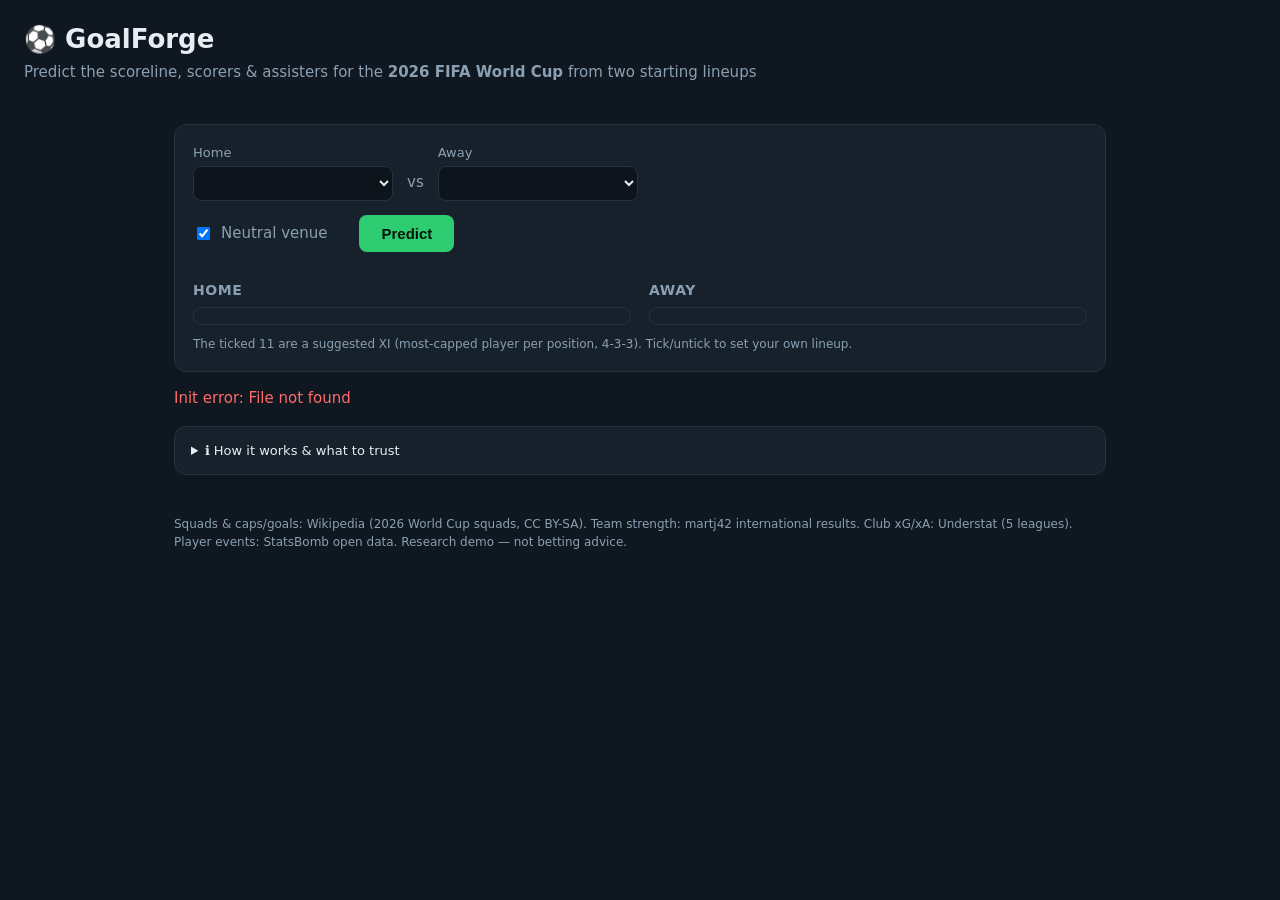
==== public/index.html @ 1d39482a "Ship 2026 tournament forecast to the frontend (#3) simulate_wc2026.py (20k runs) -> public/forecast." ====
<!doctype html>
<html lang="en">
<head>
  <meta charset="utf-8"/>
  <meta name="viewport" content="width=device-width, initial-scale=1"/>
  <title>GoalForge ⚽ — 2026 World Cup</title>
  <link rel="stylesheet" href="style.css"/>
</head>
<body>
  <header>
    <h1>⚽ GoalForge</h1>
    <p class="sub">Predict the scoreline, scorers &amp; assisters for the <b>2026 FIFA World Cup</b> from two starting lineups</p>
  </header>

  <main>
    <section class="controls">
      <div class="teampick">
        <label>Home<select id="home"></select></label>
        <span class="vs">vs</span>
        <label>Away<select id="away"></select></label>
      </div>
      <div class="opts">
        <label class="chk"><input type="checkbox" id="neutral" checked/> Neutral venue</label>
        <span id="venueNote" class="venue"></span>
        <button id="go">Predict</button>
      </div>
      <div class="xis">
        <div class="xicol"><h3 id="homeName">Home</h3><div id="homeXI" class="xi"></div></div>
        <div class="xicol"><h3 id="awayName">Away</h3><div id="awayXI" class="xi"></div></div>
      </div>
      <p class="hint">The ticked 11 are a suggested XI (most-capped player per position, 4-3-3). Tick/untick to set your own lineup.</p>
    </section>

    <section id="results" class="results hidden">
      <h2 id="matchTitle"></h2>
      <div class="outcome" id="outcome"></div>
      <p class="score" id="score"></p>
      <div class="cols">
        <div class="col">
          <h3 id="hsTitle"></h3><div id="homeScorers" class="bars"></div>
          <h3 id="haTitle"></h3><div id="homeAssists" class="bars"></div>
        </div>
        <div class="col">
          <h3 id="asTitle"></h3><div id="awayScorers" class="bars"></div>
          <h3 id="aaTitle"></h3><div id="awayAssists" class="bars"></div>
        </div>
      </div>
    </section>
    <p id="err" class="err"></p>

    <section class="forecast hidden" id="forecast">
      <h2>🏆 2026 tournament forecast <span id="fcMeta" class="fcmeta"></span></h2>
      <p class="hint">Whole-tournament Monte-Carlo (group stage → final), thousands of runs. A forecast, not a certainty.</p>
      <div class="fccols">
        <div><h3>Champion odds</h3><div id="fcChampion" class="bars"></div></div>
        <div><h3>Golden Boot (top scorer)</h3><div id="fcBoot" class="bars"></div></div>
        <div><h3>Playmaker (top assists)</h3><div id="fcPlay" class="bars"></div></div>
      </div>
    </section>

    <details class="method">
      <summary>ℹ️ How it works &amp; what to trust</summary>
      <div id="methodBody"></div>
    </details>
  </main>

  <footer>
    Squads &amp; caps/goals: Wikipedia (2026 World Cup squads, CC BY-SA). Team strength: martj42
    international results. Club xG/xA: Understat (5 leagues). Player events: StatsBomb open data.
    Research demo — not betting advice.
  </footer>
  <script src="app.js"></script>
</body>
</html>
---- public/style.css ----
:root { --bg:#0f1720; --card:#17212b; --fg:#e6edf3; --mut:#8aa0b2; --accent:#2ecc71;
        --accent2:#3a7bd5; --line:#243240; }
* { box-sizing: border-box; }
body { margin:0; font:15px/1.5 system-ui, -apple-system, Segoe UI, Roboto, sans-serif;
       background:var(--bg); color:var(--fg); }
header { padding:20px 24px 8px; }
h1 { margin:0; font-size:26px; }
.sub { margin:2px 0 0; color:var(--mut); }
main { max-width:980px; margin:0 auto; padding:16px 24px 40px; }
h2 { margin:6px 0 12px; } h3 { margin:14px 0 6px; font-size:14px; color:var(--mut); text-transform:uppercase; letter-spacing:.04em; }
.controls, .results { background:var(--card); border:1px solid var(--line); border-radius:12px;
                      padding:18px; margin-top:16px; }
.teampick { display:flex; align-items:flex-end; gap:14px; flex-wrap:wrap; }
.teampick label { display:flex; flex-direction:column; gap:4px; color:var(--mut); font-size:13px; }
.vs { padding-bottom:8px; color:var(--mut); }
select, input[type=range] { background:#0d141b; color:var(--fg); border:1px solid var(--line);
        border-radius:8px; padding:8px; min-width:200px; }
.opts { display:flex; align-items:center; gap:16px; margin:14px 0; flex-wrap:wrap; }
.chk { color:var(--mut); display:flex; align-items:center; gap:8px; }
.venue { color:var(--mut); font-size:13px; }
.hint { color:var(--mut); font-size:12px; margin:10px 0 0; }
button { background:var(--accent); color:#04140a; border:0; border-radius:8px; font-weight:700;
         padding:10px 22px; cursor:pointer; font-size:15px; }
button:disabled { opacity:.6; cursor:default; }
.xis { display:grid; grid-template-columns:1fr 1fr; gap:18px; }
.xi { display:flex; flex-direction:column; gap:2px; max-height:230px; overflow:auto;
      border:1px solid var(--line); border-radius:8px; padding:8px; }
.xi label { display:flex; gap:8px; align-items:baseline; font-size:13px; padding:2px 0; }
.pname { flex:1; white-space:nowrap; overflow:hidden; text-overflow:ellipsis; }
.pmeta { color:var(--mut); font-size:11px; white-space:nowrap; }
.benchsep { color:var(--mut); font-size:11px; text-transform:uppercase; letter-spacing:.05em;
            margin:8px 0 2px; border-top:1px solid var(--line); padding-top:6px; }
.results.hidden { display:none; }
.outcome, .bars { display:flex; flex-direction:column; gap:6px; }
.obar, .bar { display:grid; grid-template-columns:150px 1fr 42px; align-items:center; gap:10px; }
.oname, .lbl { font-size:13px; white-space:nowrap; overflow:hidden; text-overflow:ellipsis; }
.track { background:#0d141b; border-radius:6px; height:14px; overflow:hidden; }
.fill { display:block; height:100%; background:linear-gradient(90deg,var(--accent2),var(--accent)); }
.pct { text-align:right; font-variant-numeric:tabular-nums; color:var(--mut); font-size:13px; }
.score { color:var(--mut); }
.cols { display:grid; grid-template-columns:1fr 1fr; gap:22px; }
.err { color:#ff6b6b; }
.forecast { background:var(--card); border:1px solid var(--line); border-radius:12px; padding:18px; margin-top:16px; }
.forecast.hidden { display:none; }
.fcmeta { font-size:13px; color:var(--mut); font-weight:400; }
.fccols { display:grid; grid-template-columns:1fr 1fr 1fr; gap:22px; }
@media (max-width:720px){ .fccols{grid-template-columns:1fr;} }
.method { margin-top:16px; background:var(--card); border:1px solid var(--line);
          border-radius:12px; padding:4px 16px; color:var(--mut); }
.method summary { cursor:pointer; padding:10px 0; font-size:13px; color:var(--fg); }
.method ul { margin:6px 0; padding-left:18px; font-size:13px; }
.method li { margin:3px 0; }
.mnote { font-size:12px; line-height:1.55; }
footer { max-width:980px; margin:0 auto; padding:0 24px 30px; color:var(--mut); font-size:12px; }
@media (max-width:720px){ .xis,.cols{grid-template-columns:1fr;} .obar,.bar{grid-template-columns:110px 1fr 40px;} }
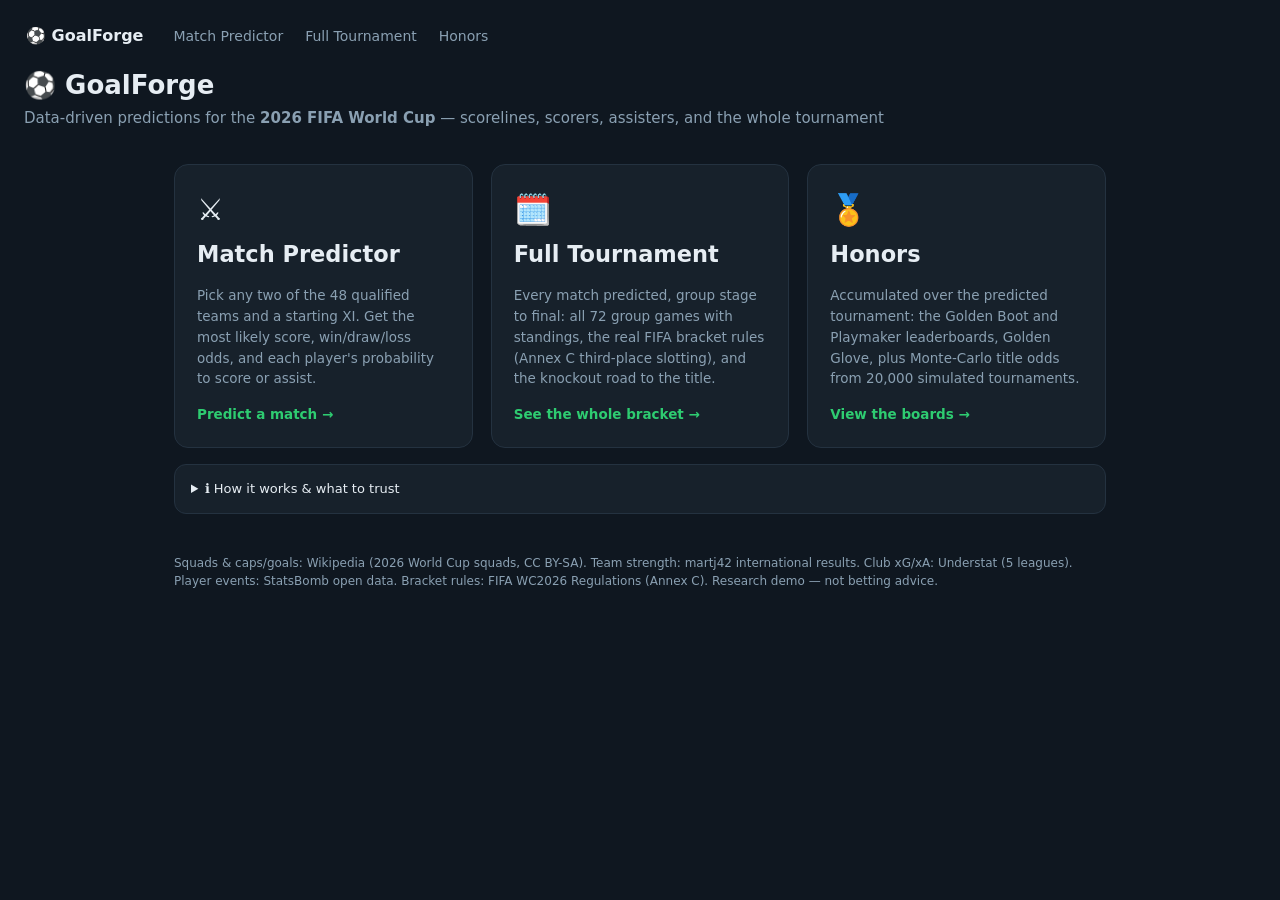
==== commit e9e5270a: "Phase 2: multi-page site - home hub, match predictor page, full-tournament page index.html becomes a" ====
--- a/public/index.html
+++ b/public/index.html
@@ -3,72 +3,63 @@
 <head>
   <meta charset="utf-8"/>
   <meta name="viewport" content="width=device-width, initial-scale=1"/>
-  <title>GoalForge ⚽ — 2026 World Cup</title>
+  <title>GoalForge ⚽ — 2026 World Cup Predictions</title>
   <link rel="stylesheet" href="style.css"/>
 </head>
 <body>
   <header>
+    <nav class="nav">
+      <a class="brand" href="/">⚽ GoalForge</a>
+      <a href="match.html">Match Predictor</a>
+      <a href="tournament.html">Full Tournament</a>
+      <a href="honors.html">Honors</a>
+    </nav>
     <h1>⚽ GoalForge</h1>
-    <p class="sub">Predict the scoreline, scorers &amp; assisters for the <b>2026 FIFA World Cup</b> from two starting lineups</p>
+    <p class="sub">Data-driven predictions for the <b>2026 FIFA World Cup</b> — scorelines, scorers, assisters, and the whole tournament</p>
   </header>
 
   <main>
-    <section class="controls">
-      <div class="teampick">
-        <label>Home<select id="home"></select></label>
-        <span class="vs">vs</span>
-        <label>Away<select id="away"></select></label>
-      </div>
-      <div class="opts">
-        <label class="chk"><input type="checkbox" id="neutral" checked/> Neutral venue</label>
-        <span id="venueNote" class="venue"></span>
-        <button id="go">Predict</button>
-      </div>
-      <div class="xis">
-        <div class="xicol"><h3 id="homeName">Home</h3><div id="homeXI" class="xi"></div></div>
-        <div class="xicol"><h3 id="awayName">Away</h3><div id="awayXI" class="xi"></div></div>
-      </div>
-      <p class="hint">The ticked 11 are a suggested XI (most-capped player per position, 4-3-3). Tick/untick to set your own lineup.</p>
-    </section>
-
-    <section id="results" class="results hidden">
-      <h2 id="matchTitle"></h2>
-      <div class="outcome" id="outcome"></div>
-      <p class="score" id="score"></p>
-      <div class="cols">
-        <div class="col">
-          <h3 id="hsTitle"></h3><div id="homeScorers" class="bars"></div>
-          <h3 id="haTitle"></h3><div id="homeAssists" class="bars"></div>
-        </div>
-        <div class="col">
-          <h3 id="asTitle"></h3><div id="awayScorers" class="bars"></div>
-          <h3 id="aaTitle"></h3><div id="awayAssists" class="bars"></div>
-        </div>
-      </div>
-    </section>
-    <p id="err" class="err"></p>
-
-    <section class="forecast hidden" id="forecast">
-      <h2>🏆 2026 tournament forecast <span id="fcMeta" class="fcmeta"></span></h2>
-      <p class="hint">Whole-tournament Monte-Carlo (group stage → final), thousands of runs. A forecast, not a certainty.</p>
-      <div class="fccols">
-        <div><h3>Champion odds</h3><div id="fcChampion" class="bars"></div></div>
-        <div><h3>Golden Boot (top scorer)</h3><div id="fcBoot" class="bars"></div></div>
-        <div><h3>Playmaker (top assists)</h3><div id="fcPlay" class="bars"></div></div>
-      </div>
-    </section>
+    <div class="home-cards">
+      <a class="home-card" href="match.html">
+        <div class="hc-emoji">⚔️</div>
+        <h2>Match Predictor</h2>
+        <p>Pick any two of the 48 qualified teams and a starting XI. Get the most likely score,
+           win/draw/loss odds, and each player's probability to score or assist.</p>
+        <span class="hc-go">Predict a match →</span>
+      </a>
+      <a class="home-card" href="tournament.html">
+        <div class="hc-emoji">🗓️</div>
+        <h2>Full Tournament</h2>
+        <p>Every match predicted, group stage to final: all 72 group games with standings, the
+           real FIFA bracket rules (Annex C third-place slotting), and the knockout road to the title.</p>
+        <span class="hc-go">See the whole bracket →</span>
+      </a>
+      <a class="home-card" href="honors.html">
+        <div class="hc-emoji">🏅</div>
+        <h2>Honors</h2>
+        <p>Accumulated over the predicted tournament: the Golden Boot and Playmaker leaderboards,
+           Golden Glove, plus Monte-Carlo title odds from 20,000 simulated tournaments.</p>
+        <span class="hc-go">View the boards →</span>
+      </a>
+    </div>
 
     <details class="method">
       <summary>ℹ️ How it works &amp; what to trust</summary>
-      <div id="methodBody"></div>
+      <div class="mnote">
+        <p>Team strength is a time-decayed <b>Dixon-Coles</b> model fit on international results
+        (held-out backtest beats Elo). Player scoring/assist rates blend international records,
+        club xG/xA, and position priors. The full-tournament page walks the single <b>most likely
+        path</b> through the real 2026 format; the honors page adds <b>Monte-Carlo</b> probabilities
+        from thousands of simulated tournaments. Hosts get a deliberately down-weighted home edge.
+        A pre-tournament research forecast — not betting advice.</p>
+      </div>
     </details>
   </main>
 
   <footer>
     Squads &amp; caps/goals: Wikipedia (2026 World Cup squads, CC BY-SA). Team strength: martj42
     international results. Club xG/xA: Understat (5 leagues). Player events: StatsBomb open data.
-    Research demo — not betting advice.
+    Bracket rules: FIFA WC2026 Regulations (Annex C). Research demo — not betting advice.
   </footer>
-  <script src="app.js"></script>
 </body>
 </html>
--- a/public/style.css
+++ b/public/style.css
@@ -53,3 +53,52 @@
 .mnote { font-size:12px; line-height:1.55; }
 footer { max-width:980px; margin:0 auto; padding:0 24px 30px; color:var(--mut); font-size:12px; }
 @media (max-width:720px){ .xis,.cols{grid-template-columns:1fr;} .obar,.bar{grid-template-columns:110px 1fr 40px;} }
+
+/* ---- site nav & home hub ---- */
+.nav { display:flex; gap:18px; align-items:center; margin-bottom:14px; font-size:14px; }
+.nav a { color:var(--mut); text-decoration:none; padding:4px 2px; }
+.nav a:hover, .nav a.active { color:var(--fg); border-bottom:2px solid var(--accent); }
+.nav .brand { color:var(--fg); font-weight:700; font-size:16px; margin-right:8px; border:0; }
+.home-cards { display:grid; grid-template-columns:repeat(3,1fr); gap:18px; margin-top:10px; }
+.home-card { display:block; background:var(--card); border:1px solid var(--line); border-radius:14px;
+             padding:22px; color:var(--fg); text-decoration:none; transition:border-color .15s, transform .15s; }
+.home-card:hover { border-color:var(--accent); transform:translateY(-2px); }
+.home-card p { color:var(--mut); font-size:13.5px; line-height:1.55; }
+.hc-emoji { font-size:30px; }
+.hc-go { color:var(--accent); font-size:13.5px; font-weight:600; }
+@media (max-width:860px){ .home-cards{grid-template-columns:1fr;} }
+
+/* ---- tournament page ---- */
+.groups-grid { display:grid; grid-template-columns:repeat(auto-fill,minmax(300px,1fr)); gap:16px; }
+.gcard { background:#0d141b; border:1px solid var(--line); border-radius:10px; padding:12px 14px; }
+.gcard h3 { margin:0 0 8px; }
+.gtable { width:100%; border-collapse:collapse; font-size:12.5px; }
+.gtable th { color:var(--mut); font-weight:500; text-align:left; padding:2px 5px; }
+.gtable td { padding:3px 5px; border-top:1px solid var(--line); }
+.gtable .tname { white-space:nowrap; overflow:hidden; text-overflow:ellipsis; max-width:120px; }
+.gtable tr.adv td { background:rgba(46,204,113,.10); }
+.gtable tr.third-adv td { background:rgba(58,123,213,.14); }
+.gtable .mut, .mut { color:var(--mut); }
+.adv-key { color:#2ecc71; font-size:12px; margin-left:8px; }
+.third-key { color:#6ea8e8; font-size:12px; margin-left:6px; }
+.gmatches { margin-top:8px; display:flex; flex-direction:column; gap:2px; }
+.mrow, .krow { display:grid; grid-template-columns:1fr 52px 1fr auto; gap:6px; font-size:12.5px;
+               padding:2px 0; align-items:baseline; }
+.mteam.h { text-align:right; } .mteam.a { text-align:left; }
+.mscore { text-align:center; color:var(--fg); font-variant-numeric:tabular-nums; font-weight:600; }
+.thirds-row { display:flex; flex-wrap:wrap; gap:8px; }
+.chip { border:1px solid var(--line); border-radius:999px; padding:4px 12px; font-size:12.5px; }
+.chip em { color:var(--mut); font-style:normal; }
+.chip-adv { border-color:var(--accent); }
+.chip-out { opacity:.45; }
+.kround { margin:14px 0; }
+.krow { max-width:560px; }
+.kwin { color:var(--accent); font-weight:700; }
+.kid { font-size:11px; }
+.champ { margin-top:16px; font-size:18px; }
+.board-cols { display:grid; grid-template-columns:1fr 1fr; gap:22px; }
+@media (max-width:720px){ .board-cols{grid-template-columns:1fr;} }
+.btable { width:100%; border-collapse:collapse; font-size:13px; }
+.btable th { color:var(--mut); font-weight:500; text-align:left; padding:3px 6px; }
+.btable td { padding:4px 6px; border-top:1px solid var(--line); }
+.btable td.num { text-align:right; font-variant-numeric:tabular-nums; }
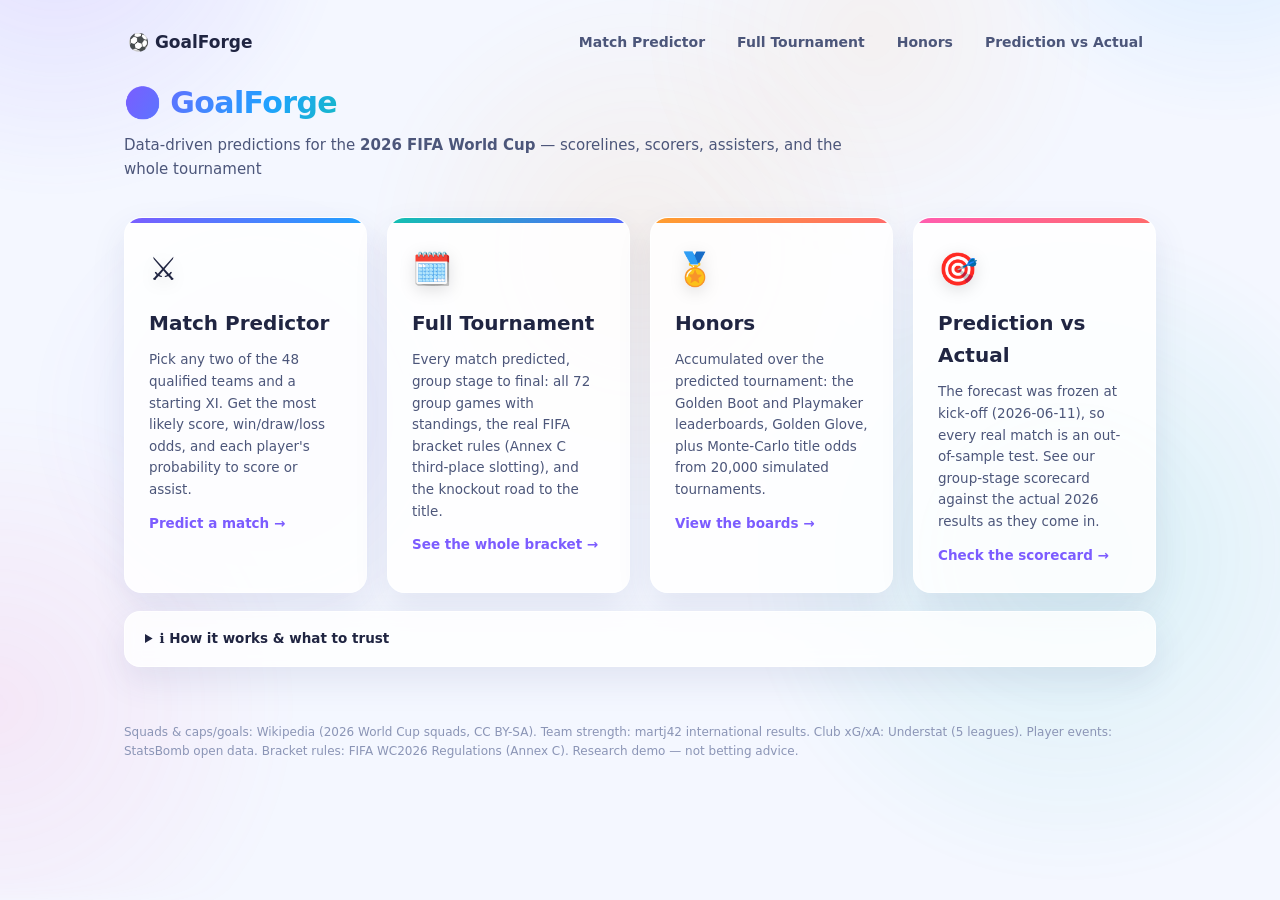
==== commit 70cd47c0: "Prediction-vs-Actual page + bright, animated site redesign New "Prediction vs Actual" page: the mode" ====
--- a/public/index.html
+++ b/public/index.html
@@ -13,8 +13,9 @@
       <a href="match.html">Match Predictor</a>
       <a href="tournament.html">Full Tournament</a>
       <a href="honors.html">Honors</a>
+      <a href="compare.html">Prediction vs Actual</a>
     </nav>
-    <h1>⚽ GoalForge</h1>
+    <h1><span class="grad-text">⚽ GoalForge</span></h1>
     <p class="sub">Data-driven predictions for the <b>2026 FIFA World Cup</b> — scorelines, scorers, assisters, and the whole tournament</p>
   </header>
 
@@ -41,17 +42,27 @@
            Golden Glove, plus Monte-Carlo title odds from 20,000 simulated tournaments.</p>
         <span class="hc-go">View the boards →</span>
       </a>
+      <a class="home-card" href="compare.html">
+        <div class="hc-emoji">🎯</div>
+        <h2>Prediction vs Actual</h2>
+        <p>The forecast was frozen at kick-off (2026-06-11), so every real match is an out-of-sample
+           test. See our group-stage scorecard against the actual 2026 results as they come in.</p>
+        <span class="hc-go">Check the scorecard →</span>
+      </a>
     </div>
 
     <details class="method">
       <summary>ℹ️ How it works &amp; what to trust</summary>
       <div class="mnote">
-        <p>Team strength is a time-decayed <b>Dixon-Coles</b> model fit on international results
-        (held-out backtest beats Elo). Player scoring/assist rates blend international records,
-        club xG/xA, and position priors. The full-tournament page walks the single <b>most likely
-        path</b> through the real 2026 format; the honors page adds <b>Monte-Carlo</b> probabilities
-        from thousands of simulated tournaments. Hosts get a deliberately down-weighted home edge.
-        A pre-tournament research forecast — not betting advice.</p>
+        <p>Win/draw/loss odds come from a 50/50 blend of a time-decayed <b>Dixon-Coles</b> model and a
+        <b>gradient-boosting</b> outcome model — the lowest-error combination in a walk-forward
+        bake-off over 11 major tournaments (2014-2024). Scorelines and player scoring/assist
+        attribution stay Dixon-Coles, with player rates blending international records, club xG/xA,
+        and position priors. The full-tournament page walks the single <b>most likely path</b>
+        through the real 2026 format; the honors page adds <b>Monte-Carlo</b> probabilities from
+        thousands of simulated tournaments. Hosts get a deliberately down-weighted home edge.
+        Every layer is trained only on data from before the tournament kicked off (2026-06-11) —
+        a genuine pre-tournament forecast, not betting advice.</p>
       </div>
     </details>
   </main>
--- a/public/style.css
+++ b/public/style.css
@@ -1,104 +1,283 @@
-:root { --bg:#0f1720; --card:#17212b; --fg:#e6edf3; --mut:#8aa0b2; --accent:#2ecc71;
-        --accent2:#3a7bd5; --line:#243240; }
+/* ============================================================================
+   GoalForge — bright, colourful, soft theme
+   Light base + slow pastel mesh background, frosted white cards, gradient
+   accents, and gentle entry / hover / bar animations across every page.
+   ============================================================================ */
+:root {
+  --bg: #f4f7ff;
+  --ink: #202542;
+  --ink-soft: #4c567a;
+  --mut: #8b95b6;
+  --line: #e7ebfa;
+  --card: #ffffff;
+
+  --violet: #7c5cff;  --indigo: #5566ff;  --sky: #1fa2ff;
+  --teal: #12c2b0;    --green: #1fc98a;   --amber: #ff9f2e;
+  --coral: #ff6b6b;   --pink: #ff5db1;    --gold: #f7b733;
+
+  --grad: linear-gradient(135deg, var(--violet), var(--sky));
+  --grad-warm: linear-gradient(135deg, var(--amber), var(--coral));
+  --grad-cool: linear-gradient(135deg, var(--teal), var(--indigo));
+  --grad-festive: linear-gradient(120deg, #7c5cff, #1fa2ff 35%, #12c2b0 60%, #ff9f2e 85%, #ff5db1);
+
+  --shadow-sm: 0 2px 10px rgba(60,72,130,.06);
+  --shadow: 0 14px 34px rgba(60,72,130,.10);
+  --shadow-lg: 0 24px 60px rgba(60,72,130,.18);
+  --radius: 16px;
+}
 * { box-sizing: border-box; }
-body { margin:0; font:15px/1.5 system-ui, -apple-system, Segoe UI, Roboto, sans-serif;
-       background:var(--bg); color:var(--fg); }
-header { padding:20px 24px 8px; }
-h1 { margin:0; font-size:26px; }
-.sub { margin:2px 0 0; color:var(--mut); }
-main { max-width:980px; margin:0 auto; padding:16px 24px 40px; }
-h2 { margin:6px 0 12px; } h3 { margin:14px 0 6px; font-size:14px; color:var(--mut); text-transform:uppercase; letter-spacing:.04em; }
-.controls, .results { background:var(--card); border:1px solid var(--line); border-radius:12px;
-                      padding:18px; margin-top:16px; }
-.teampick { display:flex; align-items:flex-end; gap:14px; flex-wrap:wrap; }
-.teampick label { display:flex; flex-direction:column; gap:4px; color:var(--mut); font-size:13px; }
-.vs { padding-bottom:8px; color:var(--mut); }
-select, input[type=range] { background:#0d141b; color:var(--fg); border:1px solid var(--line);
-        border-radius:8px; padding:8px; min-width:200px; }
-.opts { display:flex; align-items:center; gap:16px; margin:14px 0; flex-wrap:wrap; }
-.chk { color:var(--mut); display:flex; align-items:center; gap:8px; }
-.venue { color:var(--mut); font-size:13px; }
-.hint { color:var(--mut); font-size:12px; margin:10px 0 0; }
-button { background:var(--accent); color:#04140a; border:0; border-radius:8px; font-weight:700;
-         padding:10px 22px; cursor:pointer; font-size:15px; }
-button:disabled { opacity:.6; cursor:default; }
-.xis { display:grid; grid-template-columns:1fr 1fr; gap:18px; }
-.xi { display:flex; flex-direction:column; gap:2px; max-height:230px; overflow:auto;
-      border:1px solid var(--line); border-radius:8px; padding:8px; }
-.xi label { display:flex; gap:8px; align-items:baseline; font-size:13px; padding:2px 0; }
-.pname { flex:1; white-space:nowrap; overflow:hidden; text-overflow:ellipsis; }
-.pmeta { color:var(--mut); font-size:11px; white-space:nowrap; }
-.benchsep { color:var(--mut); font-size:11px; text-transform:uppercase; letter-spacing:.05em;
-            margin:8px 0 2px; border-top:1px solid var(--line); padding-top:6px; }
-.results.hidden { display:none; }
-.outcome, .bars { display:flex; flex-direction:column; gap:6px; }
-.obar, .bar { display:grid; grid-template-columns:150px 1fr 42px; align-items:center; gap:10px; }
-.oname, .lbl { font-size:13px; white-space:nowrap; overflow:hidden; text-overflow:ellipsis; }
-.track { background:#0d141b; border-radius:6px; height:14px; overflow:hidden; }
-.fill { display:block; height:100%; background:linear-gradient(90deg,var(--accent2),var(--accent)); }
-.pct { text-align:right; font-variant-numeric:tabular-nums; color:var(--mut); font-size:13px; }
-.score { color:var(--mut); }
-.cols { display:grid; grid-template-columns:1fr 1fr; gap:22px; }
-.err { color:#ff6b6b; }
-.forecast { background:var(--card); border:1px solid var(--line); border-radius:12px; padding:18px; margin-top:16px; }
-.forecast.hidden { display:none; }
-.fcmeta { font-size:13px; color:var(--mut); font-weight:400; }
-.fccols { display:grid; grid-template-columns:1fr 1fr 1fr; gap:22px; }
-@media (max-width:720px){ .fccols{grid-template-columns:1fr;} }
-.method { margin-top:16px; background:var(--card); border:1px solid var(--line);
-          border-radius:12px; padding:4px 16px; color:var(--mut); }
-.method summary { cursor:pointer; padding:10px 0; font-size:13px; color:var(--fg); }
-.method ul { margin:6px 0; padding-left:18px; font-size:13px; }
-.method li { margin:3px 0; }
-.mnote { font-size:12px; line-height:1.55; }
-footer { max-width:980px; margin:0 auto; padding:0 24px 30px; color:var(--mut); font-size:12px; }
-@media (max-width:720px){ .xis,.cols{grid-template-columns:1fr;} .obar,.bar{grid-template-columns:110px 1fr 40px;} }
-
-/* ---- site nav & home hub ---- */
-.nav { display:flex; gap:18px; align-items:center; margin-bottom:14px; font-size:14px; }
-.nav a { color:var(--mut); text-decoration:none; padding:4px 2px; }
-.nav a:hover, .nav a.active { color:var(--fg); border-bottom:2px solid var(--accent); }
-.nav .brand { color:var(--fg); font-weight:700; font-size:16px; margin-right:8px; border:0; }
-.home-cards { display:grid; grid-template-columns:repeat(3,1fr); gap:18px; margin-top:10px; }
-.home-card { display:block; background:var(--card); border:1px solid var(--line); border-radius:14px;
-             padding:22px; color:var(--fg); text-decoration:none; transition:border-color .15s, transform .15s; }
-.home-card:hover { border-color:var(--accent); transform:translateY(-2px); }
-.home-card p { color:var(--mut); font-size:13.5px; line-height:1.55; }
-.hc-emoji { font-size:30px; }
-.hc-go { color:var(--accent); font-size:13.5px; font-weight:600; }
-@media (max-width:860px){ .home-cards{grid-template-columns:1fr;} }
-
-/* ---- tournament page ---- */
-.groups-grid { display:grid; grid-template-columns:repeat(auto-fill,minmax(300px,1fr)); gap:16px; }
-.gcard { background:#0d141b; border:1px solid var(--line); border-radius:10px; padding:12px 14px; }
-.gcard h3 { margin:0 0 8px; }
-.gtable { width:100%; border-collapse:collapse; font-size:12.5px; }
-.gtable th { color:var(--mut); font-weight:500; text-align:left; padding:2px 5px; }
-.gtable td { padding:3px 5px; border-top:1px solid var(--line); }
-.gtable .tname { white-space:nowrap; overflow:hidden; text-overflow:ellipsis; max-width:120px; }
-.gtable tr.adv td { background:rgba(46,204,113,.10); }
-.gtable tr.third-adv td { background:rgba(58,123,213,.14); }
-.gtable .mut, .mut { color:var(--mut); }
-.adv-key { color:#2ecc71; font-size:12px; margin-left:8px; }
-.third-key { color:#6ea8e8; font-size:12px; margin-left:6px; }
-.gmatches { margin-top:8px; display:flex; flex-direction:column; gap:2px; }
-.mrow, .krow { display:grid; grid-template-columns:1fr 52px 1fr auto; gap:6px; font-size:12.5px;
-               padding:2px 0; align-items:baseline; }
-.mteam.h { text-align:right; } .mteam.a { text-align:left; }
-.mscore { text-align:center; color:var(--fg); font-variant-numeric:tabular-nums; font-weight:600; }
-.thirds-row { display:flex; flex-wrap:wrap; gap:8px; }
-.chip { border:1px solid var(--line); border-radius:999px; padding:4px 12px; font-size:12.5px; }
-.chip em { color:var(--mut); font-style:normal; }
-.chip-adv { border-color:var(--accent); }
-.chip-out { opacity:.45; }
-.kround { margin:14px 0; }
-.krow { max-width:560px; }
-.kwin { color:var(--accent); font-weight:700; }
-.kid { font-size:11px; }
-.champ { margin-top:16px; font-size:18px; }
-.board-cols { display:grid; grid-template-columns:1fr 1fr; gap:22px; }
-@media (max-width:720px){ .board-cols{grid-template-columns:1fr;} }
-.btable { width:100%; border-collapse:collapse; font-size:13px; }
-.btable th { color:var(--mut); font-weight:500; text-align:left; padding:3px 6px; }
-.btable td { padding:4px 6px; border-top:1px solid var(--line); }
-.btable td.num { text-align:right; font-variant-numeric:tabular-nums; }
+html { scroll-behavior: smooth; }
+body {
+  margin: 0; color: var(--ink); background: var(--bg);
+  font: 15px/1.6 "Segoe UI", system-ui, -apple-system, Roboto, "Helvetica Neue", sans-serif;
+  -webkit-font-smoothing: antialiased; position: relative; overflow-x: hidden; min-height: 100vh;
+}
+/* --- animated pastel mesh background (no HTML / no external assets) --- */
+body::before, body::after {
+  content: ""; position: fixed; inset: -20% -10% auto -10%; height: 120vh; z-index: -1;
+  pointer-events: none; filter: blur(10px); opacity: .55;
+}
+body::before {
+  background:
+    radial-gradient(38vw 38vw at 12% 8%, rgba(124,92,255,.28), transparent 60%),
+    radial-gradient(34vw 34vw at 88% 4%, rgba(31,162,255,.24), transparent 60%),
+    radial-gradient(42vw 42vw at 78% 68%, rgba(18,194,176,.22), transparent 62%),
+    radial-gradient(40vw 40vw at 8% 82%, rgba(255,93,177,.18), transparent 60%),
+    radial-gradient(36vw 36vw at 50% 40%, rgba(255,159,46,.16), transparent 60%);
+  animation: mesh 26s ease-in-out infinite alternate;
+}
+body::after {
+  background: radial-gradient(30vw 30vw at 65% 20%, rgba(255,159,46,.12), transparent 60%),
+              radial-gradient(30vw 30vw at 25% 55%, rgba(124,92,255,.12), transparent 60%);
+  animation: mesh 34s ease-in-out infinite alternate-reverse;
+}
+@keyframes mesh {
+  0%   { transform: translate3d(0,0,0) scale(1); }
+  50%  { transform: translate3d(-3%, 2%, 0) scale(1.08); }
+  100% { transform: translate3d(3%, -2%, 0) scale(1.04); }
+}
+@media (prefers-reduced-motion: reduce) {
+  body::before, body::after { animation: none; }
+  *, *::before, *::after { animation-duration: .001ms !important; scroll-behavior: auto; }
+}
+
+/* --- header & nav --- */
+header { padding: 22px 24px 6px; max-width: 1080px; margin: 0 auto; }
+.nav { display: flex; gap: 6px; align-items: center; flex-wrap: wrap; margin-bottom: 16px;
+       font-size: 14px; font-weight: 600; }
+.nav a { color: var(--ink-soft); text-decoration: none; padding: 7px 13px; border-radius: 999px;
+         transition: background .18s, color .18s, box-shadow .18s; }
+.nav a:hover { color: var(--ink); background: rgba(124,92,255,.10); }
+.nav a.active { color: #fff; background: var(--grad); box-shadow: 0 6px 16px rgba(124,92,255,.35); }
+.nav .brand { color: var(--ink); font-weight: 800; font-size: 17px; margin-right: auto; padding-left: 4px; }
+.nav .brand:hover { background: transparent; }
+h1 { margin: 0; font-size: 30px; font-weight: 800; letter-spacing: -.02em; }
+.grad-text { background: var(--grad-festive); -webkit-background-clip: text; background-clip: text;
+             color: transparent; background-size: 200% auto; animation: shine 8s linear infinite; }
+@keyframes shine { to { background-position: 200% center; } }
+.sub { margin: 6px 0 0; color: var(--ink-soft); max-width: 760px; }
+main { max-width: 1080px; margin: 0 auto; padding: 12px 24px 48px; }
+h2 { margin: 4px 0 14px; font-size: 20px; font-weight: 750; display: flex; align-items: center; gap: 8px; }
+h3 { margin: 12px 0 6px; font-size: 13px; color: var(--mut); text-transform: uppercase;
+     letter-spacing: .05em; font-weight: 700; }
+
+/* --- generic surfaces --- */
+.card, .controls, .results, .forecast, .method, .statstrip {
+  background: rgba(255,255,255,.82); backdrop-filter: blur(8px);
+  border: 1px solid rgba(255,255,255,.75); box-shadow: var(--shadow);
+  border-radius: var(--radius); padding: 20px 22px; margin-top: 18px;
+  animation: fadeUp .55s cubic-bezier(.2,.8,.2,1) both;
+}
+.card { position: relative; overflow: hidden; }
+.card::before { content: ""; position: absolute; inset: 0 0 auto 0; height: 4px; background: var(--grad-festive); }
+.results.hidden, .forecast.hidden { display: none; }
+@keyframes fadeUp { from { opacity: 0; transform: translateY(16px); } to { opacity: 1; transform: none; } }
+.reveal { animation: fadeUp .5s cubic-bezier(.2,.8,.2,1) both; }
+.hint { color: var(--mut); font-size: 12.5px; margin: 8px 0 0; }
+.err { color: var(--coral); font-weight: 600; }
+.mut { color: var(--mut); }
+.pill { display: inline-block; padding: 2px 12px; border-radius: 999px; font-size: 12px; font-weight: 600; }
+.pill-soft { background: rgba(124,92,255,.12); color: var(--violet); }
+.tag { font-size: 10px; font-weight: 800; padding: 1px 7px; border-radius: 999px; vertical-align: middle;
+       text-transform: uppercase; letter-spacing: .03em; }
+.tag-adv { background: rgba(31,201,138,.16); color: #12a06c; }
+
+/* --- home hub --- */
+.home-cards { display: grid; grid-template-columns: repeat(auto-fit, minmax(236px, 1fr)); gap: 20px; margin-top: 18px; }
+.home-card { position: relative; display: flex; flex-direction: column; gap: 8px; overflow: hidden;
+  background: rgba(255,255,255,.86); border: 1px solid rgba(255,255,255,.7); border-radius: 18px;
+  padding: 26px 24px; color: var(--ink); text-decoration: none; box-shadow: var(--shadow);
+  transition: transform .2s cubic-bezier(.2,.8,.2,1), box-shadow .2s; animation: fadeUp .6s both; }
+.home-card::before { content: ""; position: absolute; inset: 0 0 auto 0; height: 5px; }
+.home-card:nth-child(1)::before { background: var(--grad); }
+.home-card:nth-child(2)::before { background: var(--grad-cool); }
+.home-card:nth-child(3)::before { background: var(--grad-warm); }
+.home-card:nth-child(4)::before { background: linear-gradient(135deg, var(--pink), var(--coral)); }
+.home-card:nth-child(2) { animation-delay: .07s; }
+.home-card:nth-child(3) { animation-delay: .14s; }
+.home-card:nth-child(4) { animation-delay: .21s; }
+.home-card:hover { transform: translateY(-6px); box-shadow: var(--shadow-lg); }
+.home-card h2 { margin: 4px 0 2px; }
+.home-card p { color: var(--ink-soft); font-size: 13.5px; margin: 0; }
+.hc-emoji { font-size: 32px; filter: drop-shadow(0 4px 8px rgba(0,0,0,.12)); }
+.hc-go { color: var(--violet); font-weight: 700; font-size: 13.5px; margin-top: 4px; }
+@media (max-width: 860px) { .home-cards { grid-template-columns: 1fr; } }
+
+/* --- match predictor --- */
+.teampick { display: flex; align-items: flex-end; gap: 14px; flex-wrap: wrap; }
+.teampick label { display: flex; flex-direction: column; gap: 5px; color: var(--ink-soft);
+                  font-size: 13px; font-weight: 600; }
+.vs { padding-bottom: 9px; color: var(--mut); font-weight: 700; }
+select, input[type=range] { background: #fff; color: var(--ink); border: 1.5px solid var(--line);
+  border-radius: 10px; padding: 9px 11px; min-width: 200px; font-size: 14px; transition: border-color .15s, box-shadow .15s; }
+select:focus { outline: none; border-color: var(--violet); box-shadow: 0 0 0 4px rgba(124,92,255,.15); }
+.opts { display: flex; align-items: center; gap: 16px; margin: 16px 0; flex-wrap: wrap; }
+.chk { color: var(--ink-soft); display: flex; align-items: center; gap: 8px; font-weight: 600; }
+.venue { color: var(--mut); font-size: 13px; }
+button { background: var(--grad); color: #fff; border: 0; border-radius: 10px; font-weight: 700;
+  padding: 11px 24px; cursor: pointer; font-size: 15px; box-shadow: 0 8px 20px rgba(124,92,255,.32);
+  transition: transform .15s, box-shadow .15s, filter .15s; }
+button:hover { transform: translateY(-2px); box-shadow: 0 12px 26px rgba(124,92,255,.42); filter: saturate(1.1); }
+button:disabled { opacity: .6; cursor: default; transform: none; box-shadow: none; }
+.xis { display: grid; grid-template-columns: 1fr 1fr; gap: 18px; margin-top: 6px; }
+.xi { display: flex; flex-direction: column; gap: 2px; max-height: 240px; overflow: auto;
+  border: 1px solid var(--line); border-radius: 12px; padding: 10px; background: #fbfcff; }
+.xi label { display: flex; gap: 8px; align-items: baseline; font-size: 13px; padding: 3px 4px;
+  border-radius: 6px; transition: background .12s; }
+.xi label:hover { background: rgba(124,92,255,.07); }
+.pname { flex: 1; white-space: nowrap; overflow: hidden; text-overflow: ellipsis; }
+.pmeta { color: var(--mut); font-size: 11px; white-space: nowrap; }
+.benchsep { color: var(--mut); font-size: 11px; text-transform: uppercase; letter-spacing: .05em;
+  margin: 10px 0 2px; border-top: 1px dashed var(--line); padding-top: 8px; }
+.outcome, .bars { display: flex; flex-direction: column; gap: 7px; }
+.obar, .bar { display: grid; grid-template-columns: 150px 1fr 46px; align-items: center; gap: 12px; }
+.oname, .lbl { font-size: 13px; white-space: nowrap; overflow: hidden; text-overflow: ellipsis; font-weight: 500; }
+.track { background: #eef1fb; border-radius: 999px; height: 15px; overflow: hidden; box-shadow: inset 0 1px 2px rgba(60,72,130,.08); }
+.fill { display: block; height: 100%; border-radius: 999px; background: var(--grad);
+  transform-origin: left; animation: grow .9s cubic-bezier(.2,.85,.25,1) both; }
+@keyframes grow { from { transform: scaleX(0); } to { transform: scaleX(1); } }
+.pct { text-align: right; font-variant-numeric: tabular-nums; color: var(--ink-soft); font-size: 13px; font-weight: 700; }
+.score { color: var(--ink-soft); margin-top: 10px; }
+.score b { color: var(--violet); }
+.cols { display: grid; grid-template-columns: 1fr 1fr; gap: 24px; margin-top: 8px; }
+@media (max-width: 720px) { .xis, .cols { grid-template-columns: 1fr; }
+  .obar, .bar { grid-template-columns: 110px 1fr 42px; } }
+
+/* --- method disclosure --- */
+.method { color: var(--ink-soft); padding: 4px 20px; }
+.method summary { cursor: pointer; padding: 12px 0; font-size: 13.5px; color: var(--ink); font-weight: 650; }
+.method ul { margin: 6px 0; padding-left: 18px; font-size: 13px; }
+.method li { margin: 3px 0; }
+.mnote { font-size: 13px; line-height: 1.6; }
+.mnote a { color: var(--violet); }
+
+/* --- tournament page --- */
+.groups-grid { display: grid; grid-template-columns: repeat(auto-fill, minmax(310px, 1fr)); gap: 18px; }
+.gcard { background: rgba(255,255,255,.9); border: 1px solid var(--line); border-radius: 14px;
+  padding: 14px 16px; box-shadow: var(--shadow-sm); animation: fadeUp .5s both;
+  transition: transform .18s, box-shadow .18s; }
+.gcard:hover { transform: translateY(-3px); box-shadow: var(--shadow); }
+.gcard h3 { margin: 0 0 10px; color: var(--ink); font-size: 14px; text-transform: none; letter-spacing: 0; }
+.gtable { width: 100%; border-collapse: collapse; font-size: 12.5px; }
+.gtable th { color: var(--mut); font-weight: 600; text-align: left; padding: 2px 6px; }
+.gtable td { padding: 4px 6px; border-top: 1px solid var(--line); white-space: nowrap; }
+.gtable .tname { overflow: hidden; text-overflow: ellipsis; max-width: 130px; font-weight: 500; }
+.gtable tr.adv td { background: linear-gradient(90deg, rgba(31,201,138,.14), transparent); }
+.gtable tr.third-adv td { background: linear-gradient(90deg, rgba(31,162,255,.16), transparent); }
+.adv-key { color: var(--green); font-size: 12px; margin-left: 8px; font-weight: 600; }
+.third-key { color: var(--sky); font-size: 12px; margin-left: 6px; font-weight: 600; }
+.gmatches { margin-top: 10px; display: flex; flex-direction: column; gap: 3px; }
+.mrow, .krow { display: grid; grid-template-columns: 1fr 54px 1fr auto; gap: 6px; font-size: 12.5px;
+  padding: 3px 0; align-items: baseline; }
+.mteam.h { text-align: right; } .mteam.a { text-align: left; }
+.mscore { text-align: center; font-variant-numeric: tabular-nums; font-weight: 700;
+  color: #fff; background: var(--grad-cool); border-radius: 6px; padding: 1px 0; font-size: 12px; }
+.thirds-row { display: flex; flex-wrap: wrap; gap: 9px; }
+.chip { border: 1.5px solid var(--line); border-radius: 999px; padding: 5px 13px; font-size: 12.5px;
+  background: #fff; transition: transform .15s; }
+.chip:hover { transform: translateY(-2px); }
+.chip em { color: var(--mut); font-style: normal; }
+.chip-adv { border-color: var(--green); background: rgba(31,201,138,.10); color: #12a06c; font-weight: 600; }
+.chip-out { opacity: .5; }
+.kround { margin: 16px 0; }
+.krow { max-width: 580px; }
+.kwin { color: var(--green); font-weight: 800; }
+.kid { font-size: 11px; color: var(--mut); }
+.champ { margin-top: 18px; font-size: 19px; font-weight: 700; padding: 14px 18px; border-radius: 14px;
+  background: var(--grad-festive); color: #fff; box-shadow: var(--shadow); }
+.champ b { font-weight: 850; }
+
+/* --- honors boards --- */
+.board-cols { display: grid; grid-template-columns: 1fr 1fr; gap: 24px; }
+.btable { width: 100%; border-collapse: collapse; font-size: 13px; }
+.btable th { color: var(--mut); font-weight: 600; text-align: left; padding: 4px 7px; }
+.btable td { padding: 5px 7px; border-top: 1px solid var(--line); }
+.btable tbody tr:hover td { background: rgba(124,92,255,.06); }
+.btable td.num { text-align: right; font-variant-numeric: tabular-nums; }
+.btable td.num b { color: var(--violet); }
+.fccols { display: grid; grid-template-columns: 1fr 1fr 1fr; gap: 24px; }
+.fcmeta { font-size: 13px; color: var(--mut); font-weight: 500; }
+@media (max-width: 760px) { .fccols, .board-cols { grid-template-columns: 1fr; } }
+
+/* --- compare page: stat tiles --- */
+.statstrip { display: grid; grid-template-columns: repeat(5, 1fr); gap: 14px; background: transparent;
+  border: 0; box-shadow: none; padding: 0; backdrop-filter: none; }
+.tile { position: relative; overflow: hidden; background: #fff; border: 1px solid rgba(255,255,255,.7);
+  border-radius: 16px; padding: 16px 16px 15px; box-shadow: var(--shadow); animation: fadeUp .5s both; }
+.tile::before { content: ""; position: absolute; inset: 0 0 auto 0; height: 4px; }
+.statstrip .tile:nth-child(2) { animation-delay: .06s; }
+.statstrip .tile:nth-child(3) { animation-delay: .12s; }
+.statstrip .tile:nth-child(4) { animation-delay: .18s; }
+.statstrip .tile:nth-child(5) { animation-delay: .24s; }
+.tile-emoji { font-size: 20px; }
+.tile-big { font-size: 30px; font-weight: 850; letter-spacing: -.02em; line-height: 1.1; margin: 4px 0 2px; }
+.tile-label { font-size: 12.5px; font-weight: 700; color: var(--ink); }
+.tile-sub { font-size: 11.5px; color: var(--mut); margin-top: 2px; }
+.tile-violet::before { background: var(--grad); }         .tile-violet .tile-big { color: var(--violet); }
+.tile-sky::before { background: linear-gradient(135deg,var(--sky),var(--indigo)); } .tile-sky .tile-big { color: var(--sky); }
+.tile-teal::before { background: var(--grad-cool); }      .tile-teal .tile-big { color: var(--teal); }
+.tile-amber::before { background: var(--grad-warm); }     .tile-amber .tile-big { color: var(--amber); }
+.tile-green::before { background: linear-gradient(135deg,var(--green),var(--teal)); } .tile-green .tile-big { color: var(--green); }
+.tile-coral::before { background: linear-gradient(135deg,var(--coral),var(--pink)); } .tile-coral .tile-big { color: var(--coral); }
+@media (max-width: 900px) { .statstrip { grid-template-columns: repeat(2, 1fr); } }
+
+.champ-line { font-size: 15px; color: var(--ink-soft); line-height: 1.6; }
+.champ-line .alive { color: var(--green); font-weight: 700; }
+.champ-line .dead { color: var(--coral); font-weight: 700; }
+
+/* --- compare: side-by-side tables + match rows --- */
+.cmp-tables { display: grid; grid-template-columns: 1fr 1fr; gap: 12px; }
+.cmp-cap { font-size: 11px; font-weight: 700; text-transform: uppercase; letter-spacing: .04em;
+  margin-bottom: 4px; padding: 2px 8px; border-radius: 6px; display: inline-block; }
+.cap-pred { background: rgba(124,92,255,.12); color: var(--violet); }
+.cap-real { background: rgba(31,201,138,.14); color: #12a06c; }
+.cmp-table { width: 100%; border-collapse: collapse; font-size: 11.5px; }
+.cmp-table th { color: var(--mut); font-weight: 600; text-align: left; padding: 1px 4px; }
+.cmp-table td { padding: 3px 4px; border-top: 1px solid var(--line); }
+.cmp-table .rk { color: var(--mut); width: 14px; }
+.cmp-table .tn { white-space: nowrap; overflow: hidden; text-overflow: ellipsis; max-width: 108px; }
+.cmp-table tr.row-top2 td { background: rgba(124,92,255,.05); }
+.cmp-table tr.row-adv td { background: linear-gradient(90deg, rgba(31,201,138,.14), transparent); }
+.cmp-matches { margin-top: 12px; display: flex; flex-direction: column; gap: 4px; }
+.cmp-row { display: grid; grid-template-columns: 1fr auto 1fr auto; gap: 8px; align-items: center;
+  font-size: 12.5px; padding: 4px 8px; border-radius: 8px; background: #fbfcff; border: 1px solid var(--line); }
+.cmp-row.is-pending { opacity: .6; }
+.cmp-home { text-align: right; font-weight: 500; white-space: nowrap; overflow: hidden; text-overflow: ellipsis; }
+.cmp-away { text-align: left; font-weight: 500; white-space: nowrap; overflow: hidden; text-overflow: ellipsis; }
+.cmp-scores { display: inline-flex; align-items: center; gap: 6px; }
+.sc { font-variant-numeric: tabular-nums; font-weight: 700; border-radius: 6px; padding: 1px 7px; font-size: 12px; }
+.sc-pred { background: rgba(124,92,255,.10); color: var(--violet); }
+.sc-real { background: var(--grad-cool); color: #fff; }
+.sc-pending { background: #eef1fb; color: var(--mut); }
+.sc-vs { color: var(--mut); font-size: 11px; }
+.badge { font-size: 10.5px; font-weight: 800; padding: 2px 9px; border-radius: 999px; white-space: nowrap;
+  justify-self: end; }
+.badge-exact { background: rgba(31,201,138,.18); color: #0f9c68; }
+.badge-ok { background: rgba(31,162,255,.16); color: #0d7fd1; }
+.badge-miss { background: rgba(255,107,107,.16); color: #e0484b; }
+.badge-pending { background: #eef1fb; color: var(--mut); }
+.ko-list { display: flex; flex-direction: column; gap: 6px; max-width: 640px; }
+.ko-row { grid-template-columns: 1fr auto 1fr auto; }
+@media (max-width: 640px) { .cmp-tables { grid-template-columns: 1fr; } }
+
+footer { max-width: 1080px; margin: 0 auto; padding: 8px 24px 34px; color: var(--mut); font-size: 12px; }
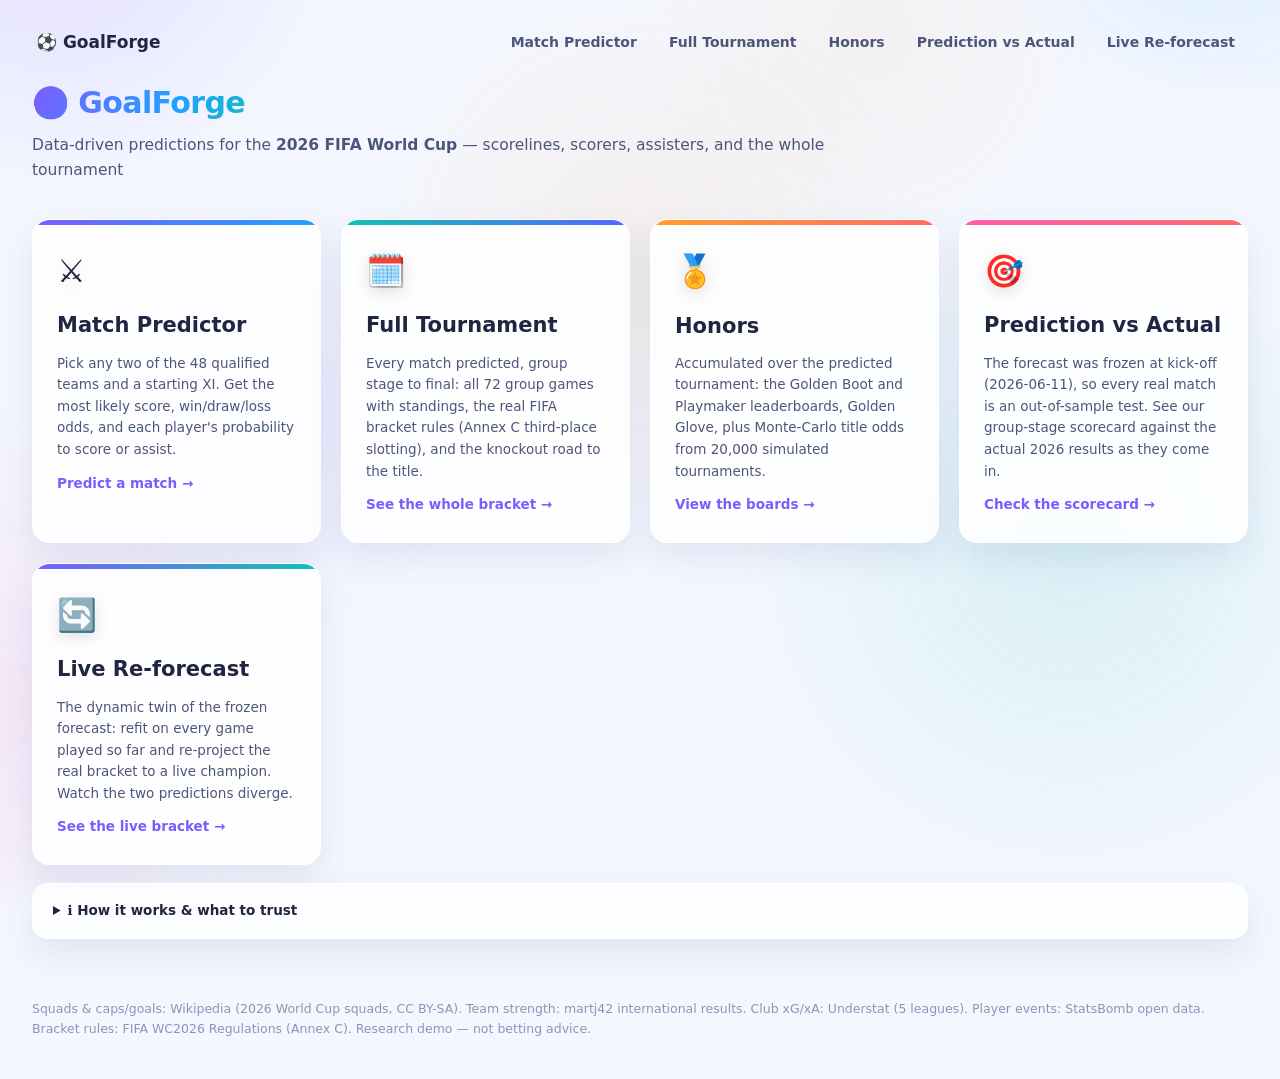
==== commit b0d0cb94: "Knockout penalties (a.e.t. + shootout) and a daily Live Re-forecast page Two features requested afte" ====
--- a/public/index.html
+++ b/public/index.html
@@ -14,6 +14,7 @@
       <a href="tournament.html">Full Tournament</a>
       <a href="honors.html">Honors</a>
       <a href="compare.html">Prediction vs Actual</a>
+      <a href="live.html">Live Re-forecast</a>
     </nav>
     <h1><span class="grad-text">⚽ GoalForge</span></h1>
     <p class="sub">Data-driven predictions for the <b>2026 FIFA World Cup</b> — scorelines, scorers, assisters, and the whole tournament</p>
@@ -49,6 +50,13 @@
            test. See our group-stage scorecard against the actual 2026 results as they come in.</p>
         <span class="hc-go">Check the scorecard →</span>
       </a>
+      <a class="home-card" href="live.html">
+        <div class="hc-emoji">🔄</div>
+        <h2>Live Re-forecast</h2>
+        <p>The dynamic twin of the frozen forecast: refit on every game played so far and
+           re-project the real bracket to a live champion. Watch the two predictions diverge.</p>
+        <span class="hc-go">See the live bracket →</span>
+      </a>
     </div>
 
     <details class="method">
--- a/public/style.css
+++ b/public/style.css
@@ -24,12 +24,13 @@
   --shadow: 0 14px 34px rgba(60,72,130,.10);
   --shadow-lg: 0 24px 60px rgba(60,72,130,.18);
   --radius: 16px;
+  --maxw: 1480px;              /* desktop-first: fill wide monitors instead of a narrow column */
 }
 * { box-sizing: border-box; }
 html { scroll-behavior: smooth; }
 body {
   margin: 0; color: var(--ink); background: var(--bg);
-  font: 15px/1.6 "Segoe UI", system-ui, -apple-system, Roboto, "Helvetica Neue", sans-serif;
+  font: 15.5px/1.6 "Segoe UI", system-ui, -apple-system, Roboto, "Helvetica Neue", sans-serif;
   -webkit-font-smoothing: antialiased; position: relative; overflow-x: hidden; min-height: 100vh;
 }
 /* --- animated pastel mesh background (no HTML / no external assets) --- */
@@ -62,7 +63,7 @@
 }
 
 /* --- header & nav --- */
-header { padding: 22px 24px 6px; max-width: 1080px; margin: 0 auto; }
+header { padding: 22px 32px 6px; max-width: var(--maxw); margin: 0 auto; }
 .nav { display: flex; gap: 6px; align-items: center; flex-wrap: wrap; margin-bottom: 16px;
        font-size: 14px; font-weight: 600; }
 .nav a { color: var(--ink-soft); text-decoration: none; padding: 7px 13px; border-radius: 999px;
@@ -75,9 +76,9 @@
 .grad-text { background: var(--grad-festive); -webkit-background-clip: text; background-clip: text;
              color: transparent; background-size: 200% auto; animation: shine 8s linear infinite; }
 @keyframes shine { to { background-position: 200% center; } }
-.sub { margin: 6px 0 0; color: var(--ink-soft); max-width: 760px; }
-main { max-width: 1080px; margin: 0 auto; padding: 12px 24px 48px; }
-h2 { margin: 4px 0 14px; font-size: 20px; font-weight: 750; display: flex; align-items: center; gap: 8px; }
+.sub { margin: 6px 0 0; color: var(--ink-soft); max-width: 820px; }
+main { max-width: var(--maxw); margin: 0 auto; padding: 12px 32px 52px; }
+h2 { margin: 4px 0 14px; font-size: 21px; font-weight: 750; display: flex; align-items: center; gap: 8px; }
 h3 { margin: 12px 0 6px; font-size: 13px; color: var(--mut); text-transform: uppercase;
      letter-spacing: .05em; font-weight: 700; }
 
@@ -113,9 +114,11 @@
 .home-card:nth-child(2)::before { background: var(--grad-cool); }
 .home-card:nth-child(3)::before { background: var(--grad-warm); }
 .home-card:nth-child(4)::before { background: linear-gradient(135deg, var(--pink), var(--coral)); }
+.home-card:nth-child(5)::before { background: linear-gradient(135deg, var(--violet), var(--teal)); }
 .home-card:nth-child(2) { animation-delay: .07s; }
 .home-card:nth-child(3) { animation-delay: .14s; }
 .home-card:nth-child(4) { animation-delay: .21s; }
+.home-card:nth-child(5) { animation-delay: .28s; }
 .home-card:hover { transform: translateY(-6px); box-shadow: var(--shadow-lg); }
 .home-card h2 { margin: 4px 0 2px; }
 .home-card p { color: var(--ink-soft); font-size: 13.5px; margin: 0; }
@@ -172,13 +175,13 @@
 .mnote a { color: var(--violet); }
 
 /* --- tournament page --- */
-.groups-grid { display: grid; grid-template-columns: repeat(auto-fill, minmax(310px, 1fr)); gap: 18px; }
+.groups-grid { display: grid; grid-template-columns: repeat(auto-fill, minmax(330px, 1fr)); gap: 18px; }
 .gcard { background: rgba(255,255,255,.9); border: 1px solid var(--line); border-radius: 14px;
-  padding: 14px 16px; box-shadow: var(--shadow-sm); animation: fadeUp .5s both;
+  padding: 15px 18px; box-shadow: var(--shadow-sm); animation: fadeUp .5s both;
   transition: transform .18s, box-shadow .18s; }
 .gcard:hover { transform: translateY(-3px); box-shadow: var(--shadow); }
-.gcard h3 { margin: 0 0 10px; color: var(--ink); font-size: 14px; text-transform: none; letter-spacing: 0; }
-.gtable { width: 100%; border-collapse: collapse; font-size: 12.5px; }
+.gcard h3 { margin: 0 0 10px; color: var(--ink); font-size: 15px; text-transform: none; letter-spacing: 0; }
+.gtable { width: 100%; border-collapse: collapse; font-size: 13.5px; }
 .gtable th { color: var(--mut); font-weight: 600; text-align: left; padding: 2px 6px; }
 .gtable td { padding: 4px 6px; border-top: 1px solid var(--line); white-space: nowrap; }
 .gtable .tname { overflow: hidden; text-overflow: ellipsis; max-width: 130px; font-weight: 500; }
@@ -280,4 +283,108 @@
 .ko-row { grid-template-columns: 1fr auto 1fr auto; }
 @media (max-width: 640px) { .cmp-tables { grid-template-columns: 1fr; } }
 
-footer { max-width: 1080px; margin: 0 auto; padding: 8px 24px 34px; color: var(--mut); font-size: 12px; }
+footer { max-width: var(--maxw); margin: 0 auto; padding: 8px 32px 40px; color: var(--mut); font-size: 12.5px; }
+
+/* ============================================================================
+   Tabbed views: view-tabs, group selector, single-group detail, visual bracket
+   (Full Tournament + Prediction vs Actual). Desktop-first, roomy.
+   ============================================================================ */
+.viewtabs { display: flex; gap: 10px; margin: 8px 0 2px; flex-wrap: wrap; }
+.viewtab { font-size: 15px; font-weight: 700; color: var(--ink-soft); background: rgba(255,255,255,.7);
+  border: 1.5px solid var(--line); border-radius: 12px; padding: 10px 20px; cursor: pointer;
+  transition: transform .15s, box-shadow .15s, color .15s, border-color .15s; }
+.viewtab:hover { transform: translateY(-2px); color: var(--ink); }
+.viewtab.active { color: #fff; background: var(--grad); border-color: transparent;
+  box-shadow: 0 8px 20px rgba(124,92,255,.32); }
+
+.gsel { display: flex; gap: 7px; flex-wrap: wrap; align-items: center; margin: 4px 0 2px; }
+.gsel .gsel-lbl { font-size: 13px; color: var(--mut); font-weight: 600; margin-right: 4px; }
+.gpill { font-size: 14px; font-weight: 700; color: var(--ink-soft); background: #fff;
+  border: 1.5px solid var(--line); border-radius: 10px; min-width: 40px; text-align: center;
+  padding: 8px 12px; cursor: pointer; transition: transform .14s, box-shadow .14s, color .14s, border-color .14s; }
+.gpill:hover { transform: translateY(-2px); color: var(--ink); border-color: var(--violet); }
+.gpill.active { color: #fff; background: var(--grad-cool); border-color: transparent;
+  box-shadow: 0 6px 16px rgba(18,194,176,.3); }
+
+.view { animation: fadeUp .45s cubic-bezier(.2,.8,.2,1) both; }
+.view[hidden] { display: none; }
+
+/* clickable overview mini-cards */
+.gcard.clickable { cursor: pointer; }
+.gcard.clickable:hover { border-color: var(--violet); }
+.gcard .gc-head { display: flex; justify-content: space-between; align-items: baseline; }
+.gc-go { font-size: 12px; color: var(--violet); font-weight: 700; opacity: 0; transition: opacity .15s; }
+.gcard.clickable:hover .gc-go { opacity: 1; }
+
+/* --- single-group detail (roomy) --- */
+.grp-detail { display: grid; grid-template-columns: minmax(360px, 460px) 1fr; gap: 28px; align-items: start; }
+@media (max-width: 900px) { .grp-detail { grid-template-columns: 1fr; } }
+.grp-back { display: inline-flex; align-items: center; gap: 6px; font-size: 14px; font-weight: 700;
+  color: var(--violet); background: none; border: 0; cursor: pointer; padding: 4px 0; margin-bottom: 6px; }
+.grp-title { font-size: 26px; font-weight: 800; margin: 0 0 12px; }
+.standings { width: 100%; border-collapse: collapse; font-size: 15px; }
+.standings th { color: var(--mut); font-weight: 600; text-align: left; padding: 7px 10px; font-size: 12.5px;
+  text-transform: uppercase; letter-spacing: .03em; border-bottom: 2px solid var(--line); }
+.standings td { padding: 9px 10px; border-top: 1px solid var(--line); white-space: nowrap; }
+.standings .s-rank { color: var(--mut); font-weight: 700; width: 20px; }
+.standings .s-team { font-weight: 650; }
+.standings .s-pts { font-weight: 800; color: var(--ink); }
+.standings tr.adv td { background: linear-gradient(90deg, rgba(31,201,138,.14), transparent 80%); }
+.standings tr.third-adv td { background: linear-gradient(90deg, rgba(31,162,255,.16), transparent 80%); }
+.standings tr.adv .s-team::after { content: "▲"; color: var(--green); font-size: 9px; margin-left: 6px; vertical-align: middle; }
+
+.match-grid { display: grid; grid-template-columns: 1fr 1fr; gap: 12px; }
+@media (max-width: 620px) { .match-grid { grid-template-columns: 1fr; } }
+.mcard { background: #fff; border: 1px solid var(--line); border-radius: 12px; padding: 12px 14px;
+  box-shadow: var(--shadow-sm); animation: fadeUp .4s both; }
+.mcard-row { display: grid; grid-template-columns: 1fr auto 1fr; align-items: center; gap: 10px; }
+.mc-team { font-size: 14.5px; font-weight: 600; }
+.mc-team.h { text-align: right; } .mc-team.a { text-align: left; }
+.mc-score { font-variant-numeric: tabular-nums; font-weight: 800; color: #fff; font-size: 15px;
+  background: var(--grad-cool); border-radius: 8px; padding: 4px 12px; min-width: 54px; text-align: center; }
+.mc-score.sc-real { background: var(--grad-cool); } .mc-score.sc-pred { background: rgba(124,92,255,.12); color: var(--violet); }
+.mc-prob { display: flex; height: 8px; border-radius: 999px; overflow: hidden; margin-top: 10px; box-shadow: inset 0 1px 2px rgba(60,72,130,.1); }
+.mc-prob i { display: block; height: 100%; }
+.mc-prob .ph { background: var(--violet); } .mc-prob .pd { background: #cfd6ee; } .mc-prob .pa { background: var(--teal); }
+.mc-plabels { display: flex; justify-content: space-between; font-size: 11px; color: var(--mut); margin-top: 4px; }
+.mc-badge { margin-top: 8px; text-align: center; }
+
+/* --- visual knockout bracket --- */
+.bracket-wrap { overflow-x: auto; padding: 8px 4px 16px; }
+.bracket { display: flex; gap: 0; min-width: 1180px; }
+.bkcol { display: flex; flex-direction: column; justify-content: space-around; flex: 1 1 0; padding: 0 10px; min-width: 190px; }
+.bkcol-h { font-size: 12px; font-weight: 800; text-transform: uppercase; letter-spacing: .05em;
+  color: var(--mut); text-align: center; margin-bottom: 6px; }
+.bkmatch { position: relative; margin: 7px 0; }
+.bkmatch.bk-connect::after { content: ""; position: absolute; right: -10px; top: 50%; width: 10px; height: 2px;
+  background: var(--line); }
+.bkpair { position: relative; }
+.bkpair::after { content: ""; position: absolute; right: -10px; width: 2px; background: var(--line); }
+.bkbox { background: #fff; border: 1.5px solid var(--line); border-radius: 10px; overflow: hidden;
+  box-shadow: var(--shadow-sm); animation: fadeUp .4s both; }
+.bkteam { display: flex; justify-content: space-between; align-items: center; gap: 8px; padding: 6px 11px;
+  font-size: 13.5px; font-weight: 600; }
+.bkteam + .bkteam { border-top: 1px solid var(--line); }
+.bkteam .bk-nm { white-space: nowrap; overflow: hidden; text-overflow: ellipsis; }
+.bkteam .bk-sc { font-variant-numeric: tabular-nums; color: var(--mut); font-weight: 700; min-width: 16px; text-align: right; }
+.bkteam .bk-pk { color: var(--violet); font-size: 10px; margin-left: 3px; font-weight: 800; }
+.bkteam.win .bk-pk { color: var(--green); }
+.bk-note { font-size: 9.5px; color: var(--mut); text-align: center; padding: 3px 0 2px;
+  border-top: 1px dashed var(--line); text-transform: uppercase; letter-spacing: .04em; }
+.bkteam.win { color: var(--ink); }
+.bkteam.win .bk-nm::before { content: "▸ "; color: var(--green); font-weight: 800; }
+.bkteam.win .bk-sc { color: var(--green); }
+.bkteam.lose { color: var(--mut); }
+.bkteam.tbd { color: #b9c1dd; font-style: italic; font-weight: 500; }
+.bkbox.bk-live { border-color: var(--teal); box-shadow: 0 0 0 3px rgba(18,194,176,.14); }
+.bkbox.bk-pred { border-style: dashed; border-color: #cbb8ff; background: rgba(124,92,255,.035); }
+.bkbox.bk-champ { border-color: var(--gold); box-shadow: 0 0 0 3px rgba(247,183,51,.25); }
+.bk-final-wrap { display: flex; flex-direction: column; align-items: center; justify-content: center; gap: 12px; }
+.bk-trophy { font-size: 40px; filter: drop-shadow(0 6px 12px rgba(0,0,0,.15)); }
+.bk-champ-name { font-size: 20px; font-weight: 850; text-align: center; }
+.bk-champ-name .lbl { display: block; font-size: 11px; font-weight: 700; color: var(--mut);
+  text-transform: uppercase; letter-spacing: .06em; margin-bottom: 2px; }
+.bracket-legend { display: flex; gap: 18px; flex-wrap: wrap; font-size: 12.5px; color: var(--mut); margin-top: 4px; }
+.bracket-legend b { color: var(--ink); font-weight: 700; }
+.cmp-matches-grid { display: grid; grid-template-columns: 1fr 1fr; gap: 8px; }
+@media (max-width: 760px) { .cmp-matches-grid { grid-template-columns: 1fr; } }
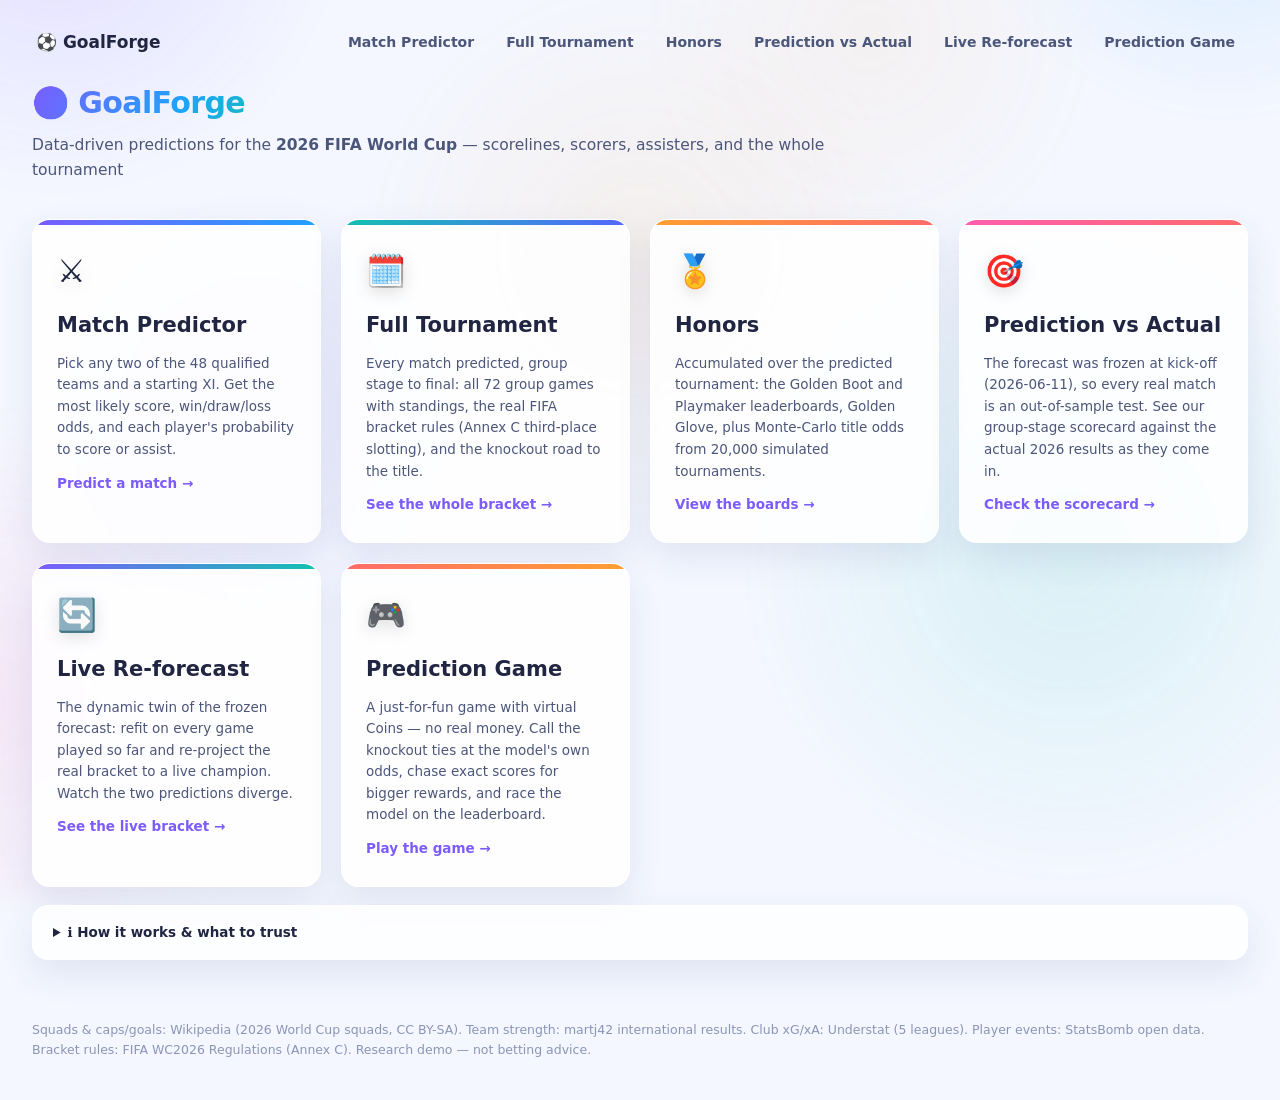
==== commit e9fce339: "Prediction Game (v1.0 prototype): virtual-Coin knockout game, client-side A just-for-fun game (no re" ====
--- a/public/index.html
+++ b/public/index.html
@@ -15,6 +15,7 @@
       <a href="honors.html">Honors</a>
       <a href="compare.html">Prediction vs Actual</a>
       <a href="live.html">Live Re-forecast</a>
+      <a href="game.html">Prediction Game</a>
     </nav>
     <h1><span class="grad-text">⚽ GoalForge</span></h1>
     <p class="sub">Data-driven predictions for the <b>2026 FIFA World Cup</b> — scorelines, scorers, assisters, and the whole tournament</p>
@@ -57,6 +58,13 @@
            re-project the real bracket to a live champion. Watch the two predictions diverge.</p>
         <span class="hc-go">See the live bracket →</span>
       </a>
+      <a class="home-card" href="game.html">
+        <div class="hc-emoji">🎮</div>
+        <h2>Prediction Game</h2>
+        <p>A just-for-fun game with virtual Coins — no real money. Call the knockout ties at the
+           model's own odds, chase exact scores for bigger rewards, and race the model on the leaderboard.</p>
+        <span class="hc-go">Play the game →</span>
+      </a>
     </div>
 
     <details class="method">
--- a/public/style.css
+++ b/public/style.css
@@ -115,9 +115,12 @@
 .home-card:nth-child(3)::before { background: var(--grad-warm); }
 .home-card:nth-child(4)::before { background: linear-gradient(135deg, var(--pink), var(--coral)); }
 .home-card:nth-child(5)::before { background: linear-gradient(135deg, var(--violet), var(--teal)); }
+.home-card:nth-child(6)::before { background: linear-gradient(135deg, var(--coral), var(--amber)); }
 .home-card:nth-child(2) { animation-delay: .07s; }
 .home-card:nth-child(3) { animation-delay: .14s; }
 .home-card:nth-child(4) { animation-delay: .21s; }
+.home-card:nth-child(5) { animation-delay: .28s; }
+.home-card:nth-child(6) { animation-delay: .35s; }
 .home-card:nth-child(5) { animation-delay: .28s; }
 .home-card:hover { transform: translateY(-6px); box-shadow: var(--shadow-lg); }
 .home-card h2 { margin: 4px 0 2px; }
@@ -388,3 +391,54 @@
 .bracket-legend b { color: var(--ink); font-weight: 700; }
 .cmp-matches-grid { display: grid; grid-template-columns: 1fr 1fr; gap: 8px; }
 @media (max-width: 760px) { .cmp-matches-grid { grid-template-columns: 1fr; } }
+
+/* ---------------- Prediction Game ---------------- */
+.gm-wallet { grid-template-columns: repeat(4, 1fr); }
+.gm-controls { display: flex; align-items: flex-end; gap: 16px; flex-wrap: wrap; }
+.gm-lbl { display: flex; flex-direction: column; gap: 5px; color: var(--ink-soft); font-weight: 600; font-size: 13px; }
+.gm-reset { background: #fff; color: var(--ink-soft); border: 1.5px solid var(--line); box-shadow: none; padding: 9px 15px; }
+.gm-reset:hover { border-color: var(--coral); color: var(--coral); transform: none; box-shadow: none; filter: none; }
+
+.gm-board { display: flex; flex-direction: column; gap: 10px; }
+.gm-rank { display: grid; grid-template-columns: 34px 120px 1fr auto; align-items: center; gap: 10px;
+  padding: 12px 16px; border-radius: 14px; background: #fff; border: 1px solid var(--line); }
+.gm-lead { background: linear-gradient(135deg, rgba(124,92,255,.09), rgba(31,162,255,.07)); border-color: rgba(124,92,255,.3); }
+.gm-medal { font-size: 22px; text-align: center; }
+.gm-who { font-weight: 800; color: var(--ink); }
+.gm-rsub { color: var(--mut); font-size: 12px; }
+.gm-coins { font-weight: 850; font-size: 19px; color: var(--violet); font-variant-numeric: tabular-nums; }
+.gm-coins small { font-size: 11px; color: var(--mut); font-weight: 700; }
+
+.gm-grid { display: grid; grid-template-columns: repeat(auto-fill, minmax(310px, 1fr)); gap: 14px; }
+.gm-dim { opacity: .72; }
+.gm-tie { border: 1px solid var(--line); border-radius: 16px; padding: 14px 15px; background: #fff;
+  display: flex; flex-direction: column; gap: 10px; }
+.gm-tie-head { font-weight: 750; color: var(--ink); font-size: 14.5px; display: flex; align-items: center; gap: 8px; flex-wrap: wrap; }
+.gm-v { color: var(--mut); font-weight: 600; font-size: 12px; }
+
+.gm-form { display: flex; flex-direction: column; gap: 10px; }
+.gm-stakerow { display: flex; gap: 14px; flex-wrap: wrap; }
+.gm-opt { color: var(--mut); font-weight: 500; font-size: 11px; }
+.gm-stake { width: 96px; }
+.gm-scorein { display: inline-flex; align-items: center; gap: 6px; }
+.gm-scorein input { width: 52px; text-align: center; }
+.gm-dash { color: var(--mut); font-weight: 700; }
+.gm-picks { display: grid; grid-template-columns: 1fr 1fr; gap: 10px; }
+.gm-pick { display: flex; flex-direction: column; align-items: flex-start; gap: 2px; text-align: left;
+  padding: 10px 13px; font-size: 13.5px; line-height: 1.2; }
+.gm-pick small { font-weight: 600; opacity: .92; font-size: 11px; }
+
+.gm-slip { border-radius: 12px; padding: 11px 13px; display: flex; flex-direction: column; gap: 5px; font-size: 13px; color: var(--ink); }
+.gm-pending { background: rgba(31,162,255,.09); border: 1px solid rgba(31,162,255,.25); }
+.gm-won { background: rgba(31,201,138,.11); border: 1px solid rgba(31,201,138,.3); }
+.gm-lost { background: rgba(255,107,107,.09); border: 1px solid rgba(255,107,107,.28); }
+.gm-exact { background: linear-gradient(135deg, rgba(255,193,7,.16), rgba(31,201,138,.14)); border-color: rgba(255,193,7,.4); }
+.gm-badge { font-weight: 800; font-size: 13px; }
+.gm-fine { color: var(--ink-soft); font-size: 12px; }
+.gm-pk { color: var(--violet); font-weight: 700; }
+.gm-mini { align-self: flex-start; background: #fff; color: var(--ink-soft); border: 1.5px solid var(--line);
+  box-shadow: none; padding: 5px 11px; font-size: 12px; border-radius: 8px; }
+.gm-mini:hover { border-color: var(--coral); color: var(--coral); transform: none; box-shadow: none; filter: none; }
+.gm-ref, .gm-lock { font-size: 13px; color: var(--ink-soft); }
+.gm-lock { color: var(--mut); font-style: italic; }
+.gm-miss { background: rgba(255,107,107,.16); color: #d9534f; }
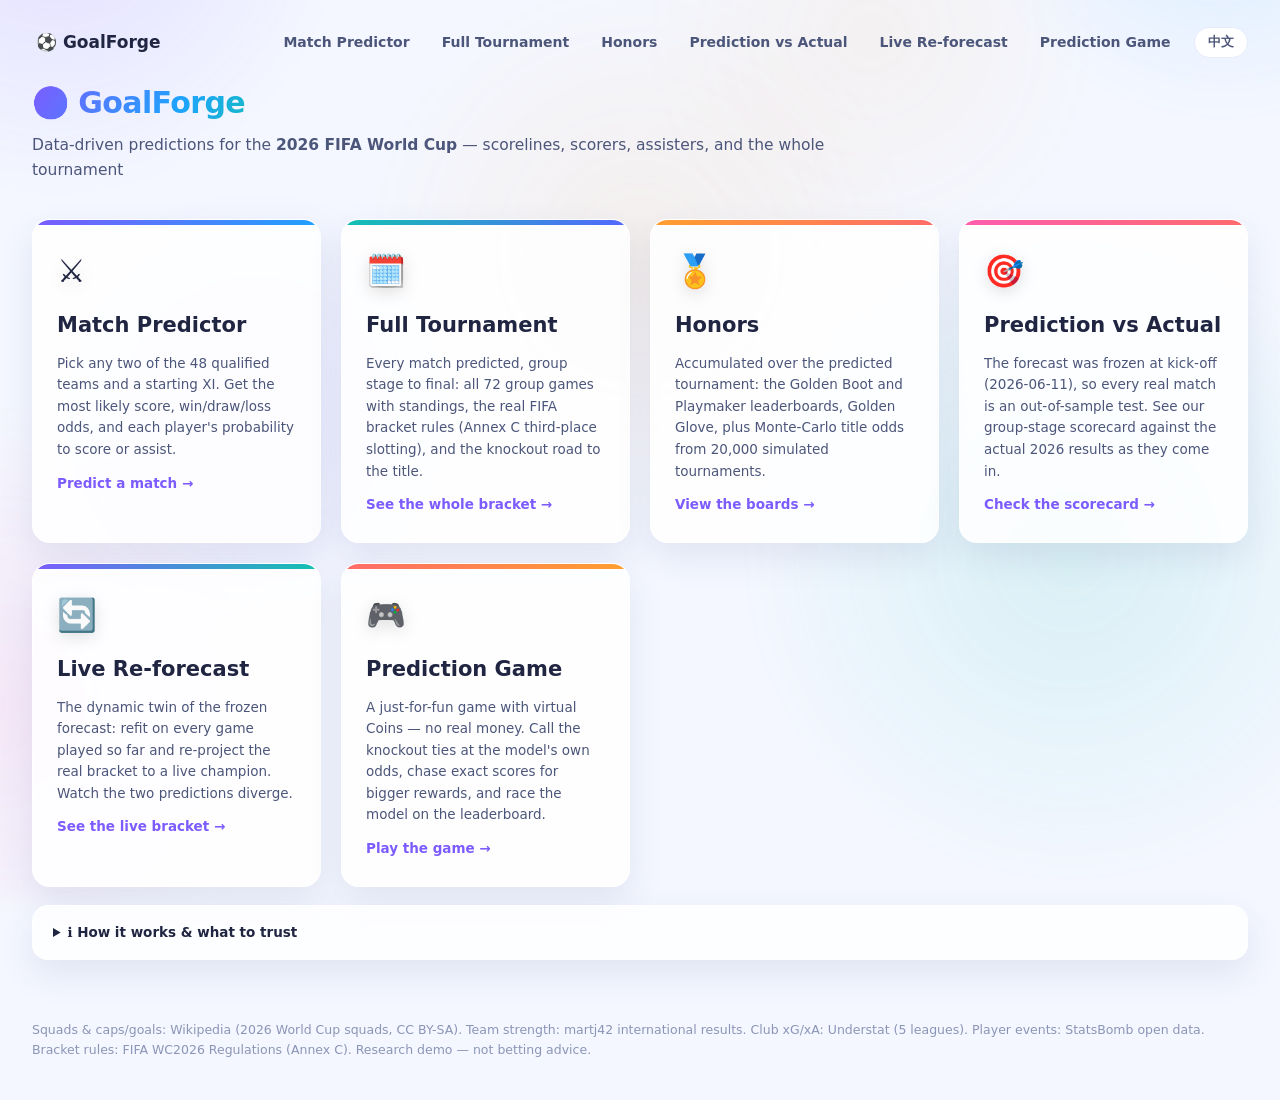
==== commit eb41dfaa: "Bilingual EN/ZH: language toggle + i18n layer for the static site chrome Adds public/i18n.js — a dep" ====
--- a/public/index.html
+++ b/public/index.html
@@ -18,7 +18,7 @@
       <a href="game.html">Prediction Game</a>
     </nav>
     <h1><span class="grad-text">⚽ GoalForge</span></h1>
-    <p class="sub">Data-driven predictions for the <b>2026 FIFA World Cup</b> — scorelines, scorers, assisters, and the whole tournament</p>
+    <p class="sub" data-i18n="sub.index">Data-driven predictions for the <b>2026 FIFA World Cup</b> — scorelines, scorers, assisters, and the whole tournament</p>
   </header>
 
   <main>
@@ -88,5 +88,6 @@
     international results. Club xG/xA: Understat (5 leagues). Player events: StatsBomb open data.
     Bracket rules: FIFA WC2026 Regulations (Annex C). Research demo — not betting advice.
   </footer>
+  <script src="i18n.js"></script>
 </body>
 </html>
--- a/public/style.css
+++ b/public/style.css
@@ -442,3 +442,10 @@
 .gm-ref, .gm-lock { font-size: 13px; color: var(--ink-soft); }
 .gm-lock { color: var(--mut); font-style: italic; }
 .gm-miss { background: rgba(255,107,107,.16); color: #d9534f; }
+
+/* language toggle in the nav */
+.langtoggle { background: #fff; color: var(--ink-soft); border: 1.5px solid var(--line);
+  border-radius: 999px; padding: 6px 13px; font-size: 12.5px; font-weight: 800; letter-spacing: .02em;
+  box-shadow: none; margin-left: 4px; }
+.langtoggle:hover { border-color: var(--violet); color: var(--violet); transform: none;
+  box-shadow: none; filter: none; }
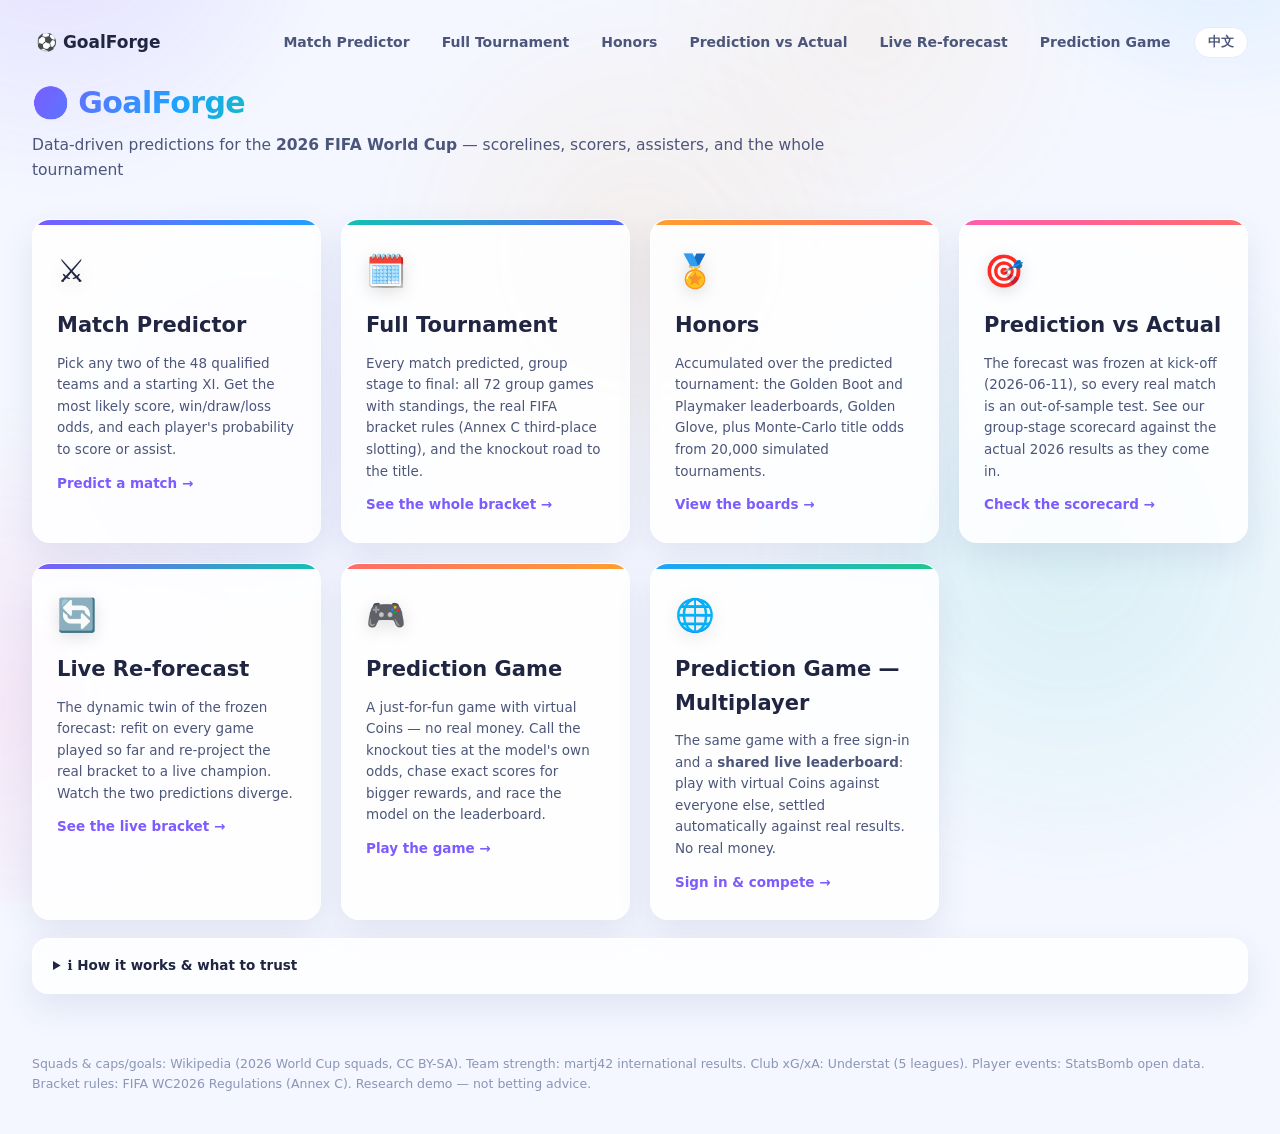
==== commit 57f71b67: "Multi-user game: front end + virtual-user seeding + daily settlement workflow - public/game-online.h" ====
--- a/public/index.html
+++ b/public/index.html
@@ -65,6 +65,13 @@
            model's own odds, chase exact scores for bigger rewards, and race the model on the leaderboard.</p>
         <span class="hc-go">Play the game →</span>
       </a>
+      <a class="home-card" href="game-online.html">
+        <div class="hc-emoji">🌐</div>
+        <h2>Prediction Game — Multiplayer</h2>
+        <p>The same game with a free sign-in and a <b>shared live leaderboard</b>: play with virtual
+           Coins against everyone else, settled automatically against real results. No real money.</p>
+        <span class="hc-go">Sign in &amp; compete →</span>
+      </a>
     </div>
 
     <details class="method">
--- a/public/style.css
+++ b/public/style.css
@@ -116,6 +116,8 @@
 .home-card:nth-child(4)::before { background: linear-gradient(135deg, var(--pink), var(--coral)); }
 .home-card:nth-child(5)::before { background: linear-gradient(135deg, var(--violet), var(--teal)); }
 .home-card:nth-child(6)::before { background: linear-gradient(135deg, var(--coral), var(--amber)); }
+.home-card:nth-child(7)::before { background: linear-gradient(135deg, var(--sky), var(--green)); }
+.home-card:nth-child(7) { animation-delay: .42s; }
 .home-card:nth-child(2) { animation-delay: .07s; }
 .home-card:nth-child(3) { animation-delay: .14s; }
 .home-card:nth-child(4) { animation-delay: .21s; }
